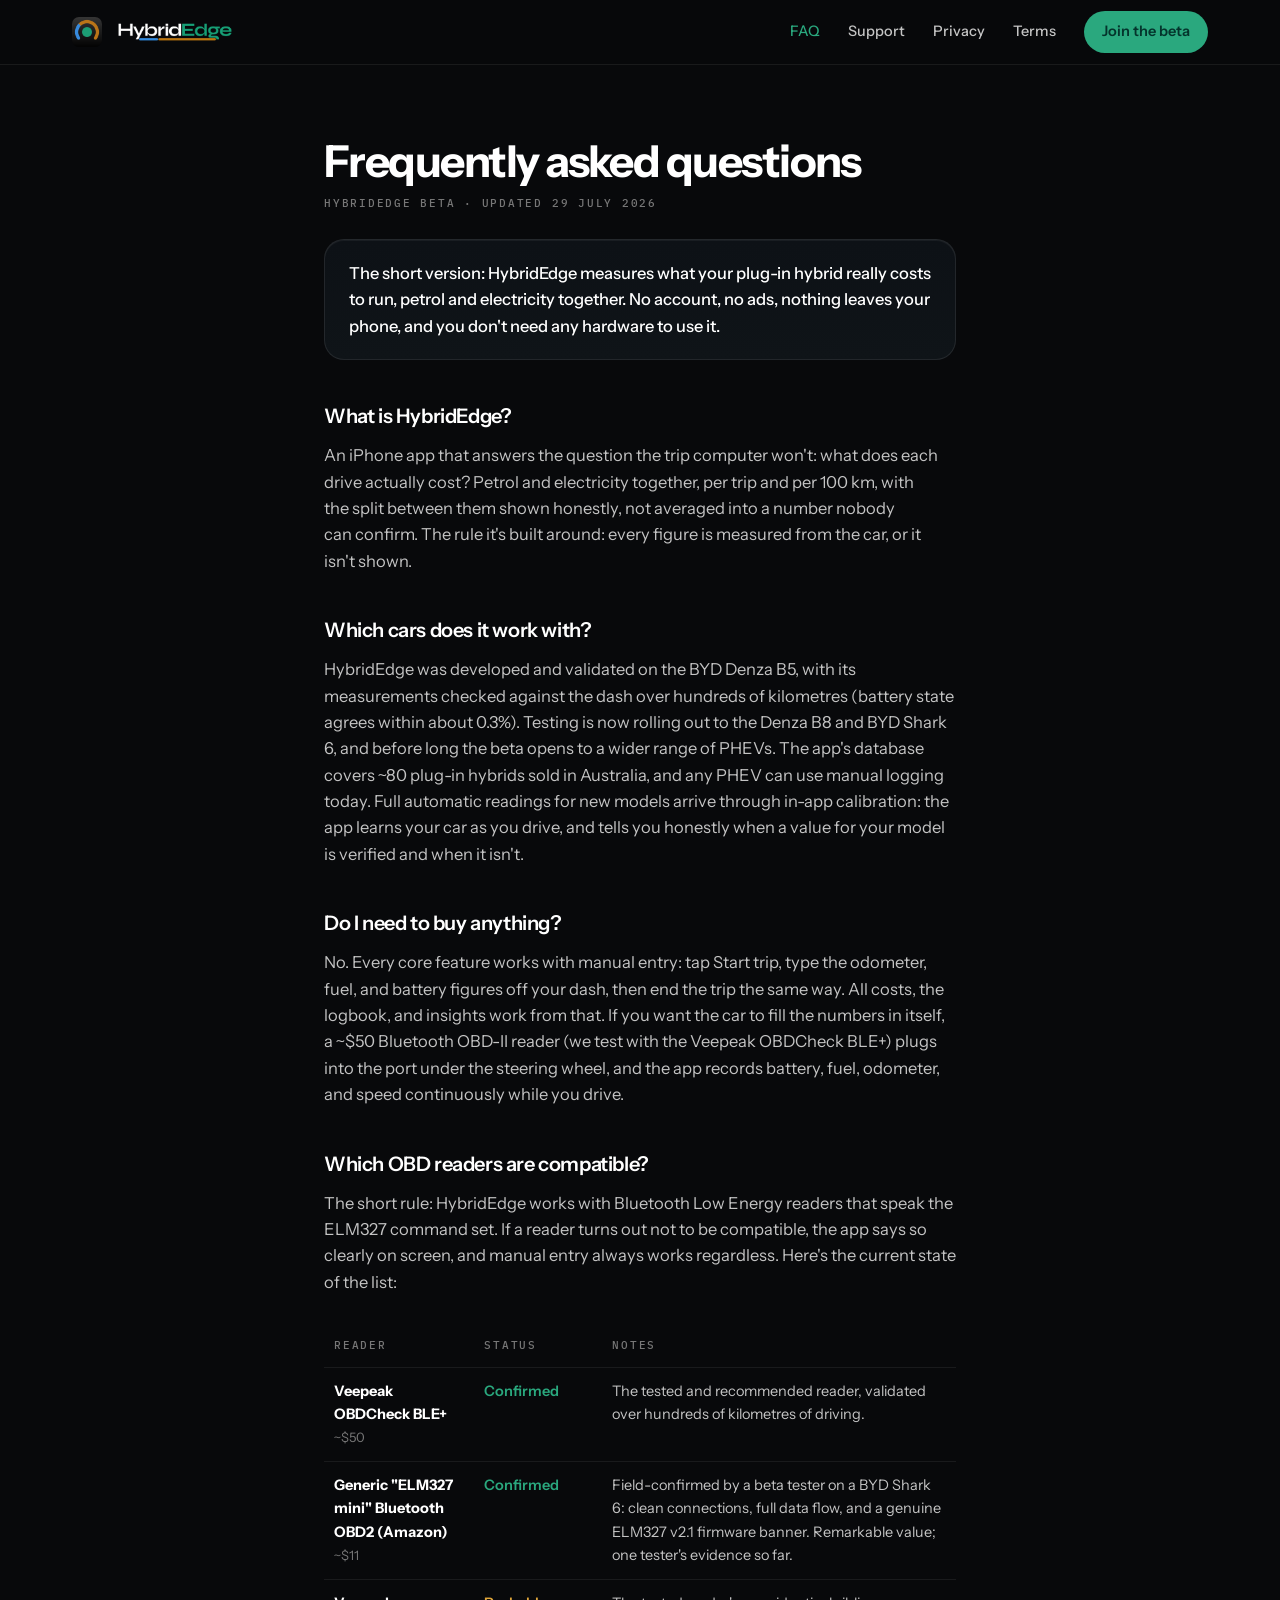
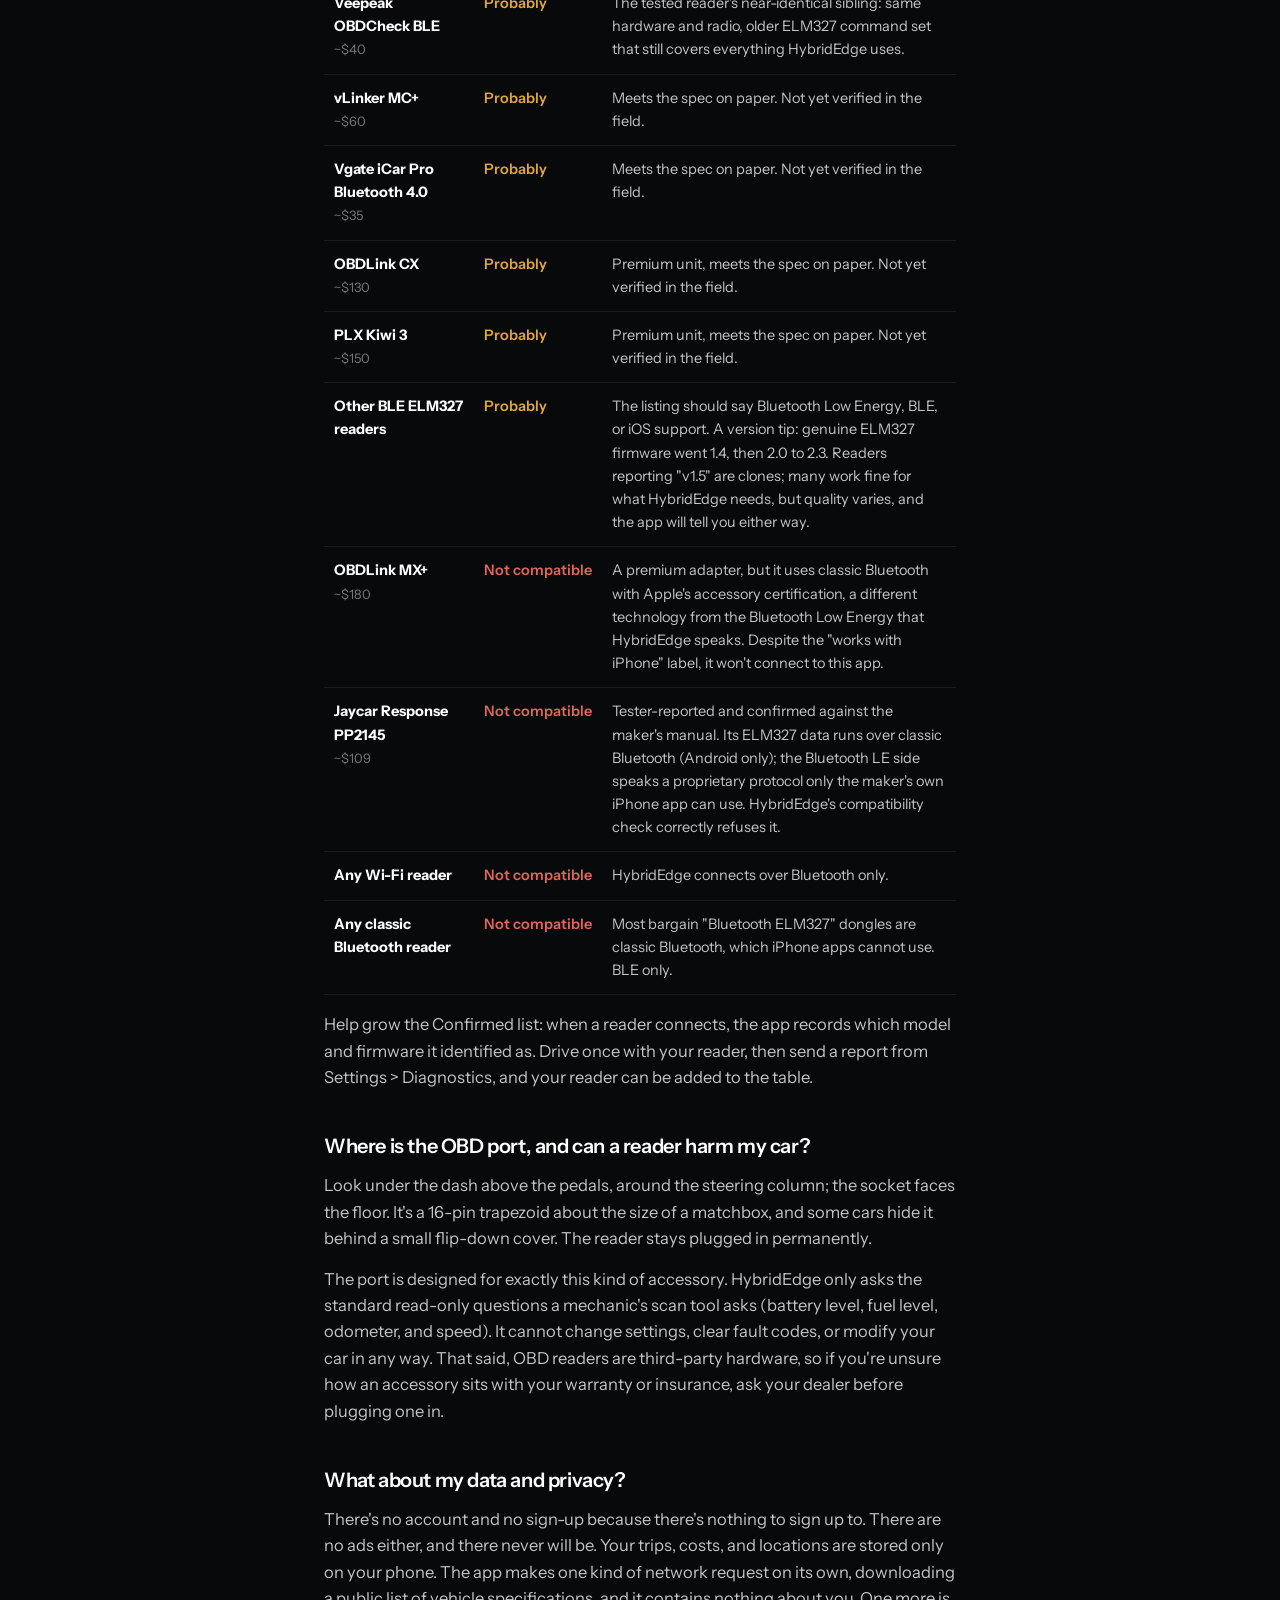
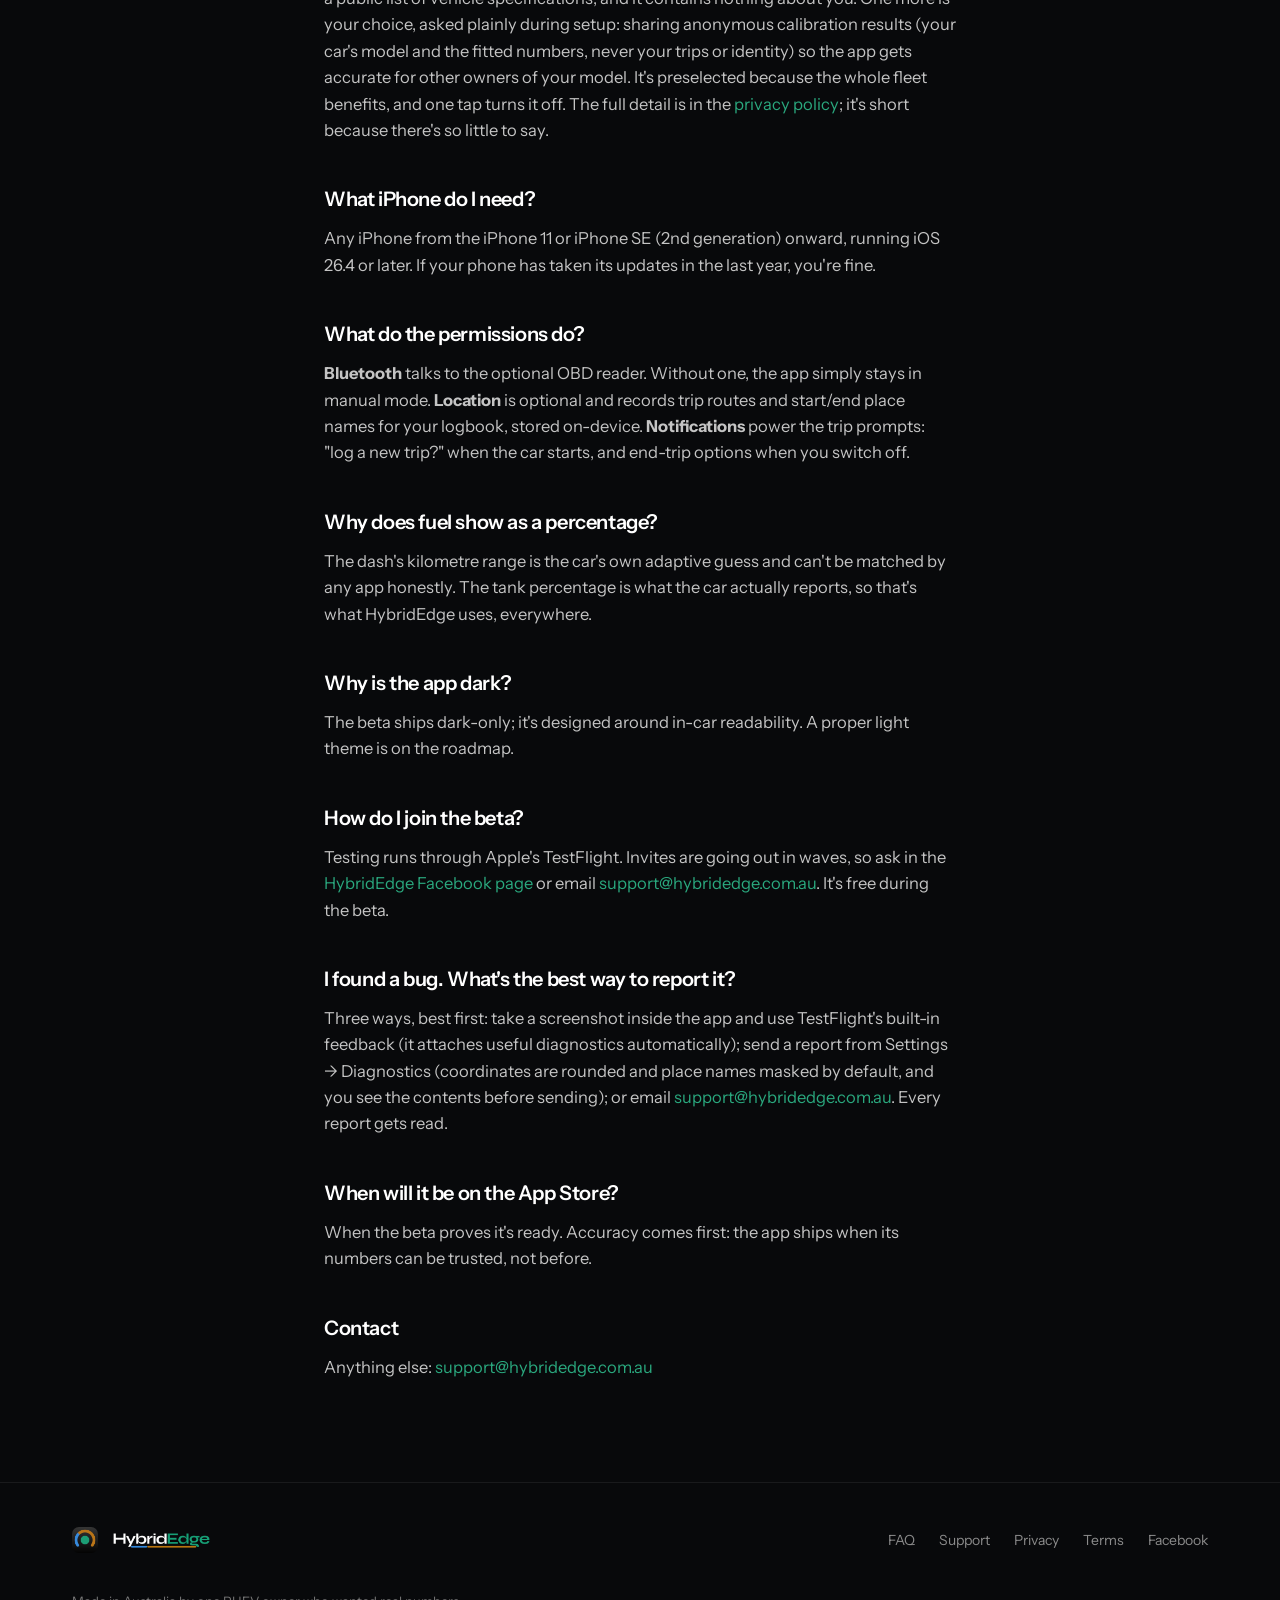
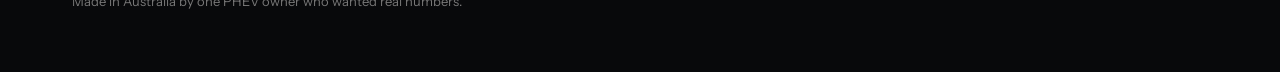
==== faq-v2.html @ 8deb73f6 "Subpages rebuilt on the v2 shell (FAQ, Support, Privacy, Terms) Shared assets/v2-shell.css matches t" ====
<!doctype html>
<html lang="en-AU">
<head>
<meta charset="utf-8">
<meta name="viewport" content="width=device-width, initial-scale=1">
<title>FAQ · HybridEdge</title>
<link rel="icon" type="image/png" href="images/v2/app-icon.png">
<link rel="preconnect" href="https://fonts.googleapis.com">
<link rel="preconnect" href="https://fonts.gstatic.com" crossorigin>
<link href="https://fonts.googleapis.com/css2?family=Instrument+Sans:wght@400;500;600;700&family=IBM+Plex+Mono:wght@500&display=swap" rel="stylesheet">
<link rel="stylesheet" href="assets/v2-shell.css">
</head>
<body>

<header class="site">
  <nav class="nav">
    <a class="brand" href="index.html" aria-label="HybridEdge home">
      <img class="icon" src="images/v2/app-icon.png" alt="">
      <img class="mark" src="images/v2/wordmark-dark.png" alt="HybridEdge">
    </a>
    <a class="link current" href="faq.html">FAQ</a>
    <a class="link" href="support.html">Support</a>
    <a class="link" href="privacy.html">Privacy</a>
    <a class="link" href="terms.html">Terms</a>
    <a class="pill" href="mailto:support@hybridedge.com.au?subject=HybridEdge%20beta">Join the beta</a>
  </nav>
</header>

<main class="measure">
<h1>Frequently asked questions</h1>
<p class="updated">HybridEdge beta · Updated 29 July 2026</p>

<div class="summary">
  The short version: HybridEdge measures what your plug-in hybrid really
  costs to run, petrol and electricity together. No account, no ads, nothing
  leaves your phone, and you don't need any hardware to use it.
</div>

<h2>What is HybridEdge?</h2>
<p>An iPhone app that answers the question the trip computer won't: what does
each drive actually cost? Petrol and electricity together, per trip and per
100&nbsp;km, with the split between them shown honestly, not averaged into a
number nobody can confirm. The rule it's built around: every figure is
measured from the car, or it isn't shown.</p>

<h2>Which cars does it work with?</h2>
<p>HybridEdge was developed and validated on the BYD Denza B5, with its
measurements checked against the dash over hundreds of kilometres (battery
state agrees within about 0.3%). Testing is now rolling out to the Denza B8
and BYD Shark 6, and before long the beta opens to a wider range of PHEVs.
The app's database covers ~80 plug-in hybrids sold in Australia, and any
PHEV can use manual logging today. Full automatic readings for new models
arrive through in-app calibration: the app learns your car as you drive,
and tells you honestly when a value for your model is verified and when it
isn't.</p>

<h2>Do I need to buy anything?</h2>
<p>No. Every core feature works with manual entry: tap Start trip, type the
odometer, fuel, and battery figures off your dash, then end the trip the same
way. All costs, the logbook, and insights work from that. If you want the car
to fill the numbers in itself, a ~$50 Bluetooth OBD-II reader (we test with
the Veepeak OBDCheck BLE+) plugs into the port under the steering wheel, and
the app records battery, fuel, odometer, and speed continuously while you
drive.</p>

<h2>Which OBD readers are compatible?</h2>
<p>The short rule: HybridEdge works with Bluetooth Low Energy readers that
speak the ELM327 command set. If a reader turns out not to be compatible,
the app says so clearly on screen, and manual entry always works regardless.
Here's the current state of the list:</p>

<div class="table-scroll"><table class="readers">
  <tr><th>Reader</th><th>Status</th><th>Notes</th></tr>
  <tr>
    <td><strong>Veepeak OBDCheck BLE+</strong><br><span class="price">~$50</span></td>
    <td class="status-yes">Confirmed</td>
    <td>The tested and recommended reader, validated over hundreds of
    kilometres of driving.</td>
  </tr>
  <tr>
    <td><strong>Generic "ELM327 mini" Bluetooth OBD2 (Amazon)</strong><br><span class="price">~$11</span></td>
    <td class="status-yes">Confirmed</td>
    <td>Field-confirmed by a beta tester on a BYD Shark 6: clean connections,
    full data flow, and a genuine ELM327 v2.1 firmware banner. Remarkable
    value; one tester's evidence so far.</td>
  </tr>
  <tr>
    <td><strong>Veepeak OBDCheck BLE</strong><br><span class="price">~$40</span></td>
    <td class="status-maybe">Probably</td>
    <td>The tested reader's near-identical sibling: same hardware and radio,
    older ELM327 command set that still covers everything HybridEdge uses.</td>
  </tr>
  <tr>
    <td><strong>vLinker MC+</strong><br><span class="price">~$60</span></td>
    <td class="status-maybe">Probably</td>
    <td>Meets the spec on paper. Not yet verified in the field.</td>
  </tr>
  <tr>
    <td><strong>Vgate iCar Pro Bluetooth&nbsp;4.0</strong><br><span class="price">~$35</span></td>
    <td class="status-maybe">Probably</td>
    <td>Meets the spec on paper. Not yet verified in the field.</td>
  </tr>
  <tr>
    <td><strong>OBDLink CX</strong><br><span class="price">~$130</span></td>
    <td class="status-maybe">Probably</td>
    <td>Premium unit, meets the spec on paper. Not yet verified in the
    field.</td>
  </tr>
  <tr>
    <td><strong>PLX Kiwi 3</strong><br><span class="price">~$150</span></td>
    <td class="status-maybe">Probably</td>
    <td>Premium unit, meets the spec on paper. Not yet verified in the
    field.</td>
  </tr>
  <tr>
    <td><strong>Other BLE ELM327 readers</strong></td>
    <td class="status-maybe">Probably</td>
    <td>The listing should say Bluetooth Low Energy, BLE, or iOS support.
    A version tip: genuine ELM327 firmware went 1.4, then 2.0 to 2.3.
    Readers reporting "v1.5" are clones; many work fine for what HybridEdge
    needs, but quality varies, and the app will tell you either way.</td>
  </tr>
  <tr>
    <td><strong>OBDLink MX+</strong><br><span class="price">~$180</span></td>
    <td class="status-no">Not compatible</td>
    <td>A premium adapter, but it uses classic Bluetooth with Apple's
    accessory certification, a different technology from the Bluetooth Low
    Energy that HybridEdge speaks. Despite the "works with iPhone" label,
    it won't connect to this app.</td>
  </tr>
  <tr>
    <td><strong>Jaycar Response PP2145</strong><br><span class="price">~$109</span></td>
    <td class="status-no">Not compatible</td>
    <td>Tester-reported and confirmed against the maker's manual. Its ELM327
    data runs over classic Bluetooth (Android only); the Bluetooth LE side
    speaks a proprietary protocol only the maker's own iPhone app can use.
    HybridEdge's compatibility check correctly refuses it.</td>
  </tr>
  <tr>
    <td><strong>Any Wi-Fi reader</strong></td>
    <td class="status-no">Not compatible</td>
    <td>HybridEdge connects over Bluetooth only.</td>
  </tr>
  <tr>
    <td><strong>Any classic Bluetooth reader</strong></td>
    <td class="status-no">Not compatible</td>
    <td>Most bargain "Bluetooth ELM327" dongles are classic Bluetooth,
    which iPhone apps cannot use. BLE only.</td>
  </tr>
</table></div>

<p>Help grow the Confirmed list: when a reader connects, the app records
which model and firmware it identified as. Drive once with your reader,
then send a report from Settings &gt; Diagnostics, and your reader can be
added to the table.</p>

<h2>Where is the OBD port, and can a reader harm my car?</h2>
<p>Look under the dash above the pedals, around the steering column; the
socket faces the floor. It's a 16-pin trapezoid about the size of a matchbox,
and some cars hide it behind a small flip-down cover. The reader stays
plugged in permanently.</p>
<p>The port is designed for exactly this kind of accessory. HybridEdge only
asks the standard read-only questions a mechanic's scan tool asks (battery
level, fuel level, odometer, and speed). It cannot change settings, clear
fault codes, or modify your car in any way. That said, OBD readers are
third-party hardware, so if you're unsure how an accessory sits with your
warranty or insurance, ask your dealer before plugging one in.</p>

<h2>What about my data and privacy?</h2>
<p>There's no account and no sign-up because there's nothing to sign up to.
There are no ads either, and there never will be. Your trips, costs, and
locations are stored only on your phone. The app makes
one kind of network request on its own, downloading a public list of vehicle
specifications, and it contains nothing about you. One more is your choice,
asked plainly during setup: sharing anonymous calibration results (your
car's model and the fitted numbers, never your trips or identity) so the
app gets accurate for other owners of your model. It's preselected
because the whole fleet benefits, and one tap turns it off. The full detail is in the
<a href="privacy.html">privacy policy</a>; it's short because there's so
little to say.</p>

<h2>What iPhone do I need?</h2>
<p>Any iPhone from the iPhone 11 or iPhone SE (2nd generation) onward,
running iOS 26.4 or later. If your phone has taken its updates in the
last year, you're fine.</p>

<h2>What do the permissions do?</h2>
<p><strong>Bluetooth</strong> talks to the optional OBD reader. Without one,
the app simply stays in manual mode. <strong>Location</strong> is optional and
records trip routes and start/end place names for your logbook, stored
on-device. <strong>Notifications</strong> power the trip prompts: "log a new
trip?" when the car starts, and end-trip options when you switch off.</p>

<h2>Why does fuel show as a percentage?</h2>
<p>The dash's kilometre range is the car's own adaptive guess and can't be
matched by any app honestly. The tank percentage is what the car actually
reports, so that's what HybridEdge uses, everywhere.</p>

<h2>Why is the app dark?</h2>
<p>The beta ships dark-only; it's designed around in-car readability. A
proper light theme is on the roadmap.</p>

<h2>How do I join the beta?</h2>
<p>Testing runs through Apple's TestFlight. Invites are going out in waves,
so ask in the <a href="https://www.facebook.com/HybridEdgeApp/">HybridEdge
Facebook page</a> or email
<a href="mailto:support@hybridedge.com.au">support@hybridedge.com.au</a>.
It's free during the beta.</p>

<h2>I found a bug. What's the best way to report it?</h2>
<p>Three ways, best first: take a screenshot inside the app and use
TestFlight's built-in feedback (it attaches useful diagnostics
automatically); send a report from Settings → Diagnostics (coordinates are
rounded and place names masked by default, and you see the contents before
sending); or email
<a href="mailto:support@hybridedge.com.au">support@hybridedge.com.au</a>.
Every report gets read.</p>

<h2>When will it be on the App Store?</h2>
<p>When the beta proves it's ready. Accuracy comes first: the app ships when
its numbers can be trusted, not before.</p>

<h2>Contact</h2>
<p>Anything else: <a href="mailto:support@hybridedge.com.au">support@hybridedge.com.au</a></p>
</main>

<footer class="site">
  <div class="foot">
    <a class="brand" href="index.html">
      <img class="icon" src="images/v2/app-icon.png" alt="" style="width:26px;height:26px">
      <img class="mark" src="images/v2/wordmark-dark.png" alt="HybridEdge" style="height:17px">
    </a>
    <a href="faq.html">FAQ</a>
    <a href="support.html">Support</a>
    <a href="privacy.html">Privacy</a>
    <a href="terms.html">Terms</a>
    <a href="https://www.facebook.com/HybridEdgeApp/">Facebook</a>
    <p class="prov">Made in Australia by one PHEV owner who wanted real numbers.</p>
  </div>
</footer>

</body>
</html>
---- assets/v2-shell.css ----
/* HybridEdge site shell v2 — shared by the subpages (FAQ, Support,
   Privacy, Terms). Matches the index-v2 homepage: same tokens, header,
   footer, and type scale. Long-form text sits in a single 680px measure
   per the website brief. */

:root {
  --bg: #08090B;
  --card: #0D1116;
  --card-2: #0F1418;
  --hairline: rgba(255,255,255,.07);
  --card-edge: rgba(255,255,255,.085);
  --text: #FFFFFF;
  --body-text: #C4C4C4;
  --dim: #8B8B8B;
  --faint: #777777;
  --electric: #4aa3f0;
  --petrol: #e0a63a;
  --green: #2aa87e;
  --alert: #e0655a;
  --sans: "Instrument Sans", -apple-system, system-ui, sans-serif;
  --mono: "IBM Plex Mono", ui-monospace, SFMono-Regular, Menlo, monospace;
}
* { margin: 0; padding: 0; box-sizing: border-box; }
body {
  background: var(--bg);
  color: var(--body-text);
  font-family: var(--sans);
  font-size: 16.5px;
  line-height: 1.6;
  -webkit-font-smoothing: antialiased;
}
h1, h2, h3, p, li, dt, dd { text-wrap: pretty; }
h1, h2, h3 { color: var(--text); }
a { color: var(--green); text-decoration: none; }
a:hover { text-decoration: underline; }
img { max-width: 100%; display: block; }

/* ---------- header (same as homepage) ---------- */
header.site {
  position: sticky; top: 0; z-index: 50;
  background: rgba(8,9,11,.86);
  border-bottom: 1px solid var(--hairline);
}
.nav {
  display: flex; align-items: center; gap: 28px;
  height: 64px; max-width: 1200px; margin: 0 auto; padding: 0 32px;
}
.brand { display: flex; align-items: center; gap: 10px; margin-right: auto; }
.brand img.icon { width: 30px; height: 30px; border-radius: 7px; }
.brand img.mark { height: 20px; width: auto; }
.nav a.link { color: var(--body-text); font-size: 14.5px; font-weight: 500; }
.nav a.link:hover { color: var(--text); text-decoration: none; }
.nav a.link.current { color: var(--green); }
.pill {
  background: var(--green); color: #04342C; font-weight: 600; font-size: 14.5px;
  padding: 9px 18px; border-radius: 999px;
}
.pill:hover { text-decoration: none; filter: brightness(1.08); }
@media (max-width: 720px) { .nav a.link { display: none } }

/* ---------- long-form article ---------- */
main.measure { max-width: 680px; margin: 0 auto; padding: 72px 24px 88px; }
main.measure h1 {
  font-size: clamp(32px, 5vw, 44px); font-weight: 700;
  letter-spacing: -.035em; line-height: 1.1; margin-bottom: 10px;
}
.updated {
  font-family: var(--mono); font-weight: 500; font-size: 11px;
  letter-spacing: .16em; text-transform: uppercase; color: var(--faint);
  margin-bottom: 26px;
}
main.measure h2 {
  font-size: 20px; font-weight: 600; letter-spacing: -.02em;
  margin: 40px 0 10px;
}
main.measure p { margin-bottom: 14px; }
main.measure dt { font-weight: 600; color: var(--text); margin-top: 22px; }
main.measure dd { margin: 4px 0 0 0; }

.summary {
  background: linear-gradient(180deg, var(--card), var(--card-2));
  border: 1px solid var(--card-edge); border-radius: 20px;
  padding: 20px 24px; margin: 26px 0;
  color: var(--text); font-weight: 500;
  box-shadow: inset 0 1px 0 rgba(255,255,255,.05);
}

/* ---------- reader table (FAQ) ---------- */
table.readers { width: 100%; border-collapse: collapse; font-size: 14.5px; margin: 16px 0; }
table.readers th {
  font-family: var(--mono); font-weight: 500; font-size: 11px;
  letter-spacing: .16em; text-transform: uppercase; color: var(--faint);
}
table.readers th, table.readers td {
  text-align: left; padding: 12px 10px; vertical-align: top;
  border-bottom: 1px solid var(--hairline);
}
table.readers strong { color: var(--text); }
.status-yes   { color: var(--green); font-weight: 600; white-space: nowrap; }
.status-maybe { color: var(--petrol); font-weight: 600; white-space: nowrap; }
.status-no    { color: var(--alert); font-weight: 600; white-space: nowrap; }
.price { font-size: 13px; color: var(--faint); }
.table-scroll { overflow-x: auto; }

/* ---------- footer (same as homepage) ---------- */
footer.site { border-top: 1px solid var(--hairline); padding: 44px 0 60px; }
.foot {
  display: flex; align-items: center; gap: 24px; flex-wrap: wrap;
  max-width: 1200px; margin: 0 auto; padding: 0 32px;
}
.foot .brand { margin-right: auto; }
.foot a { color: var(--dim); font-size: 14px; }
.foot .prov { width: 100%; margin-top: 14px; color: var(--faint); font-size: 13px; }

/* Support page callout — same surface as .summary */
.card {
  background: linear-gradient(180deg, var(--card), var(--card-2));
  border: 1px solid var(--card-edge); border-radius: 20px;
  padding: 20px 24px; margin: 26px 0;
  box-shadow: inset 0 1px 0 rgba(255,255,255,.05);
}
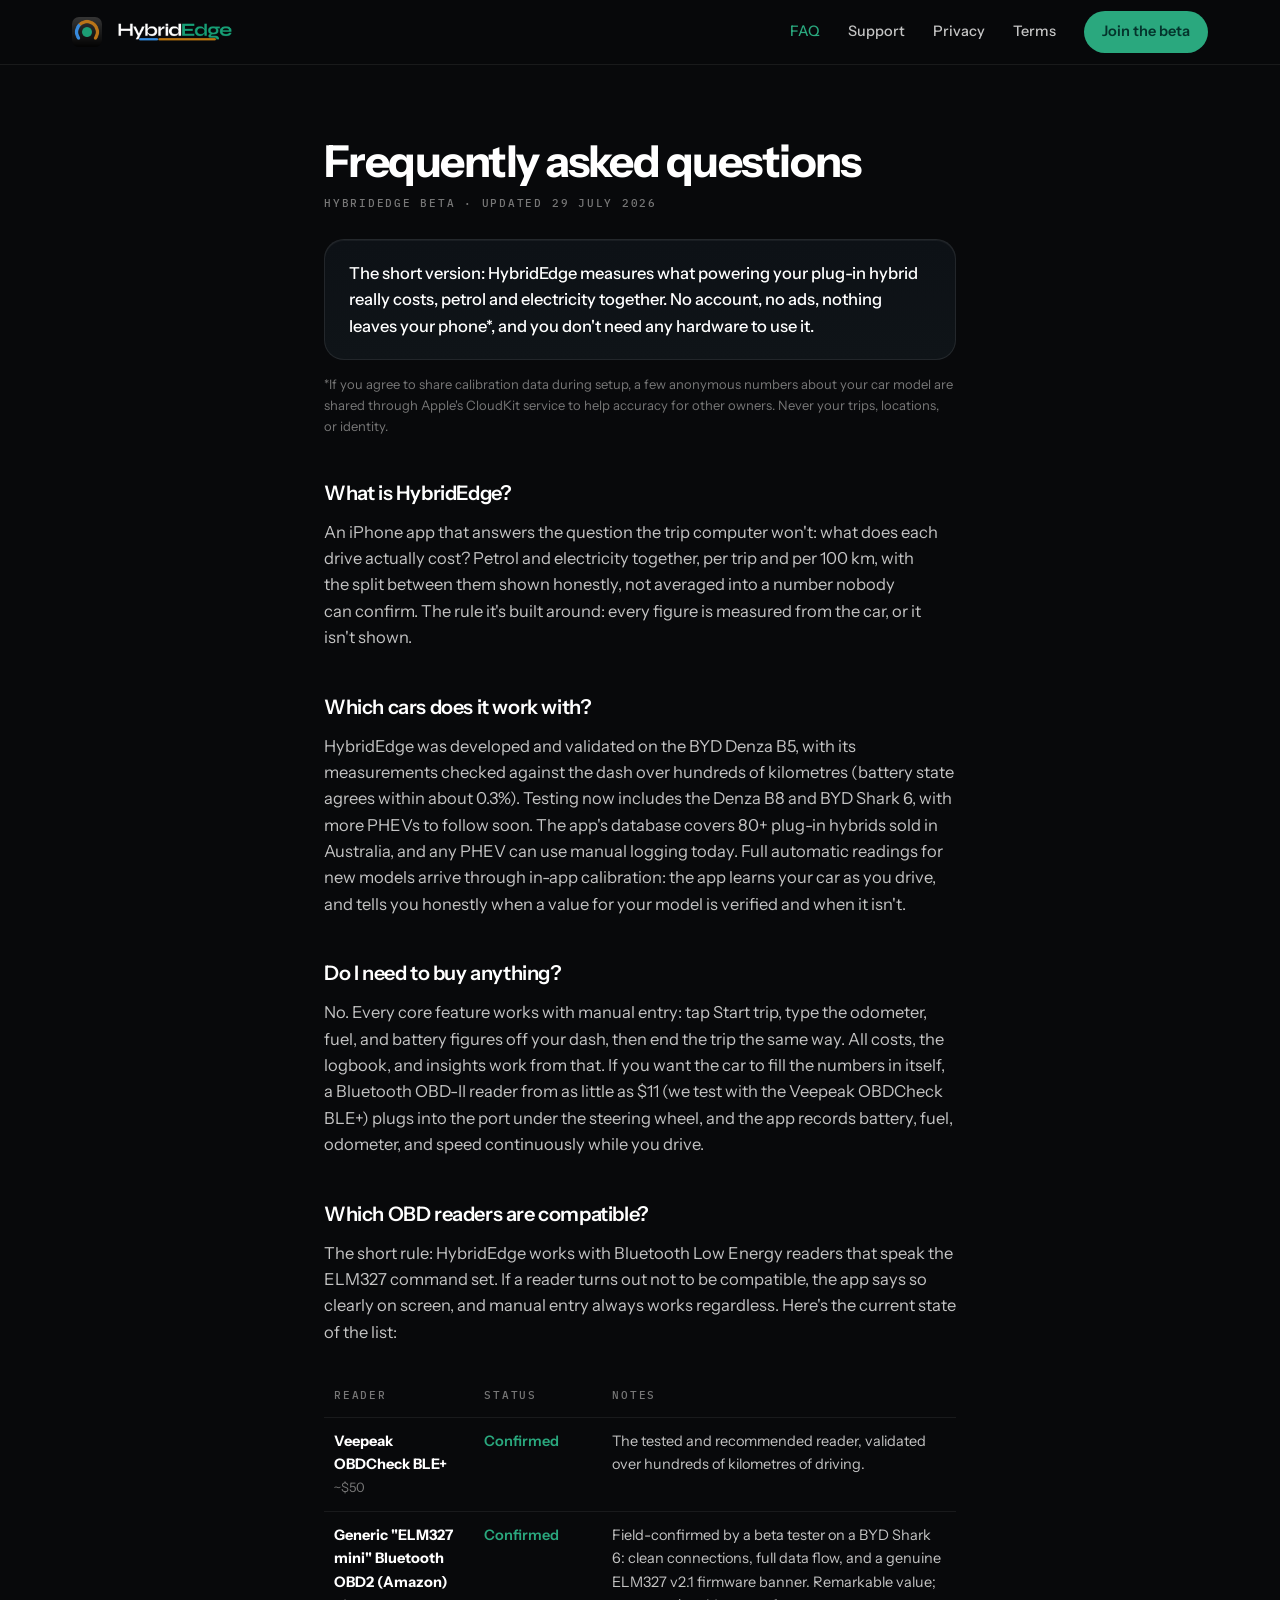
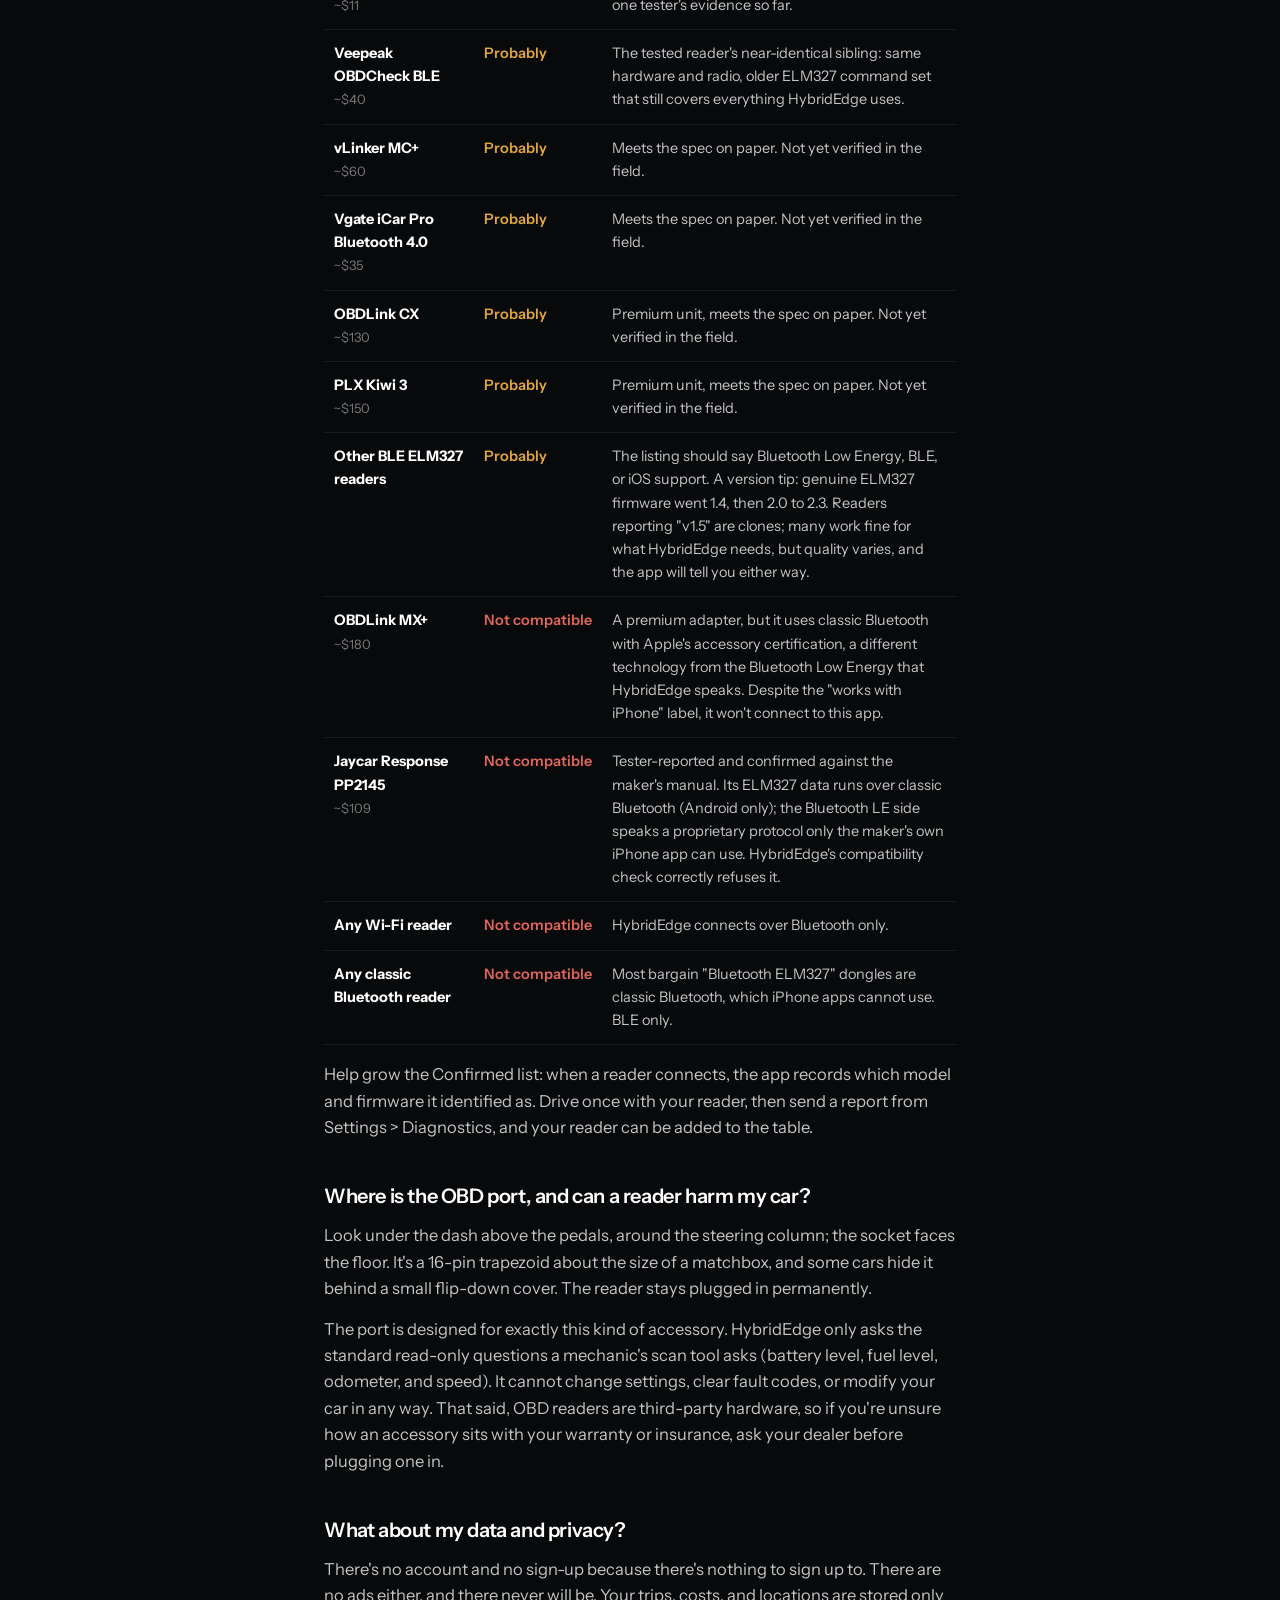
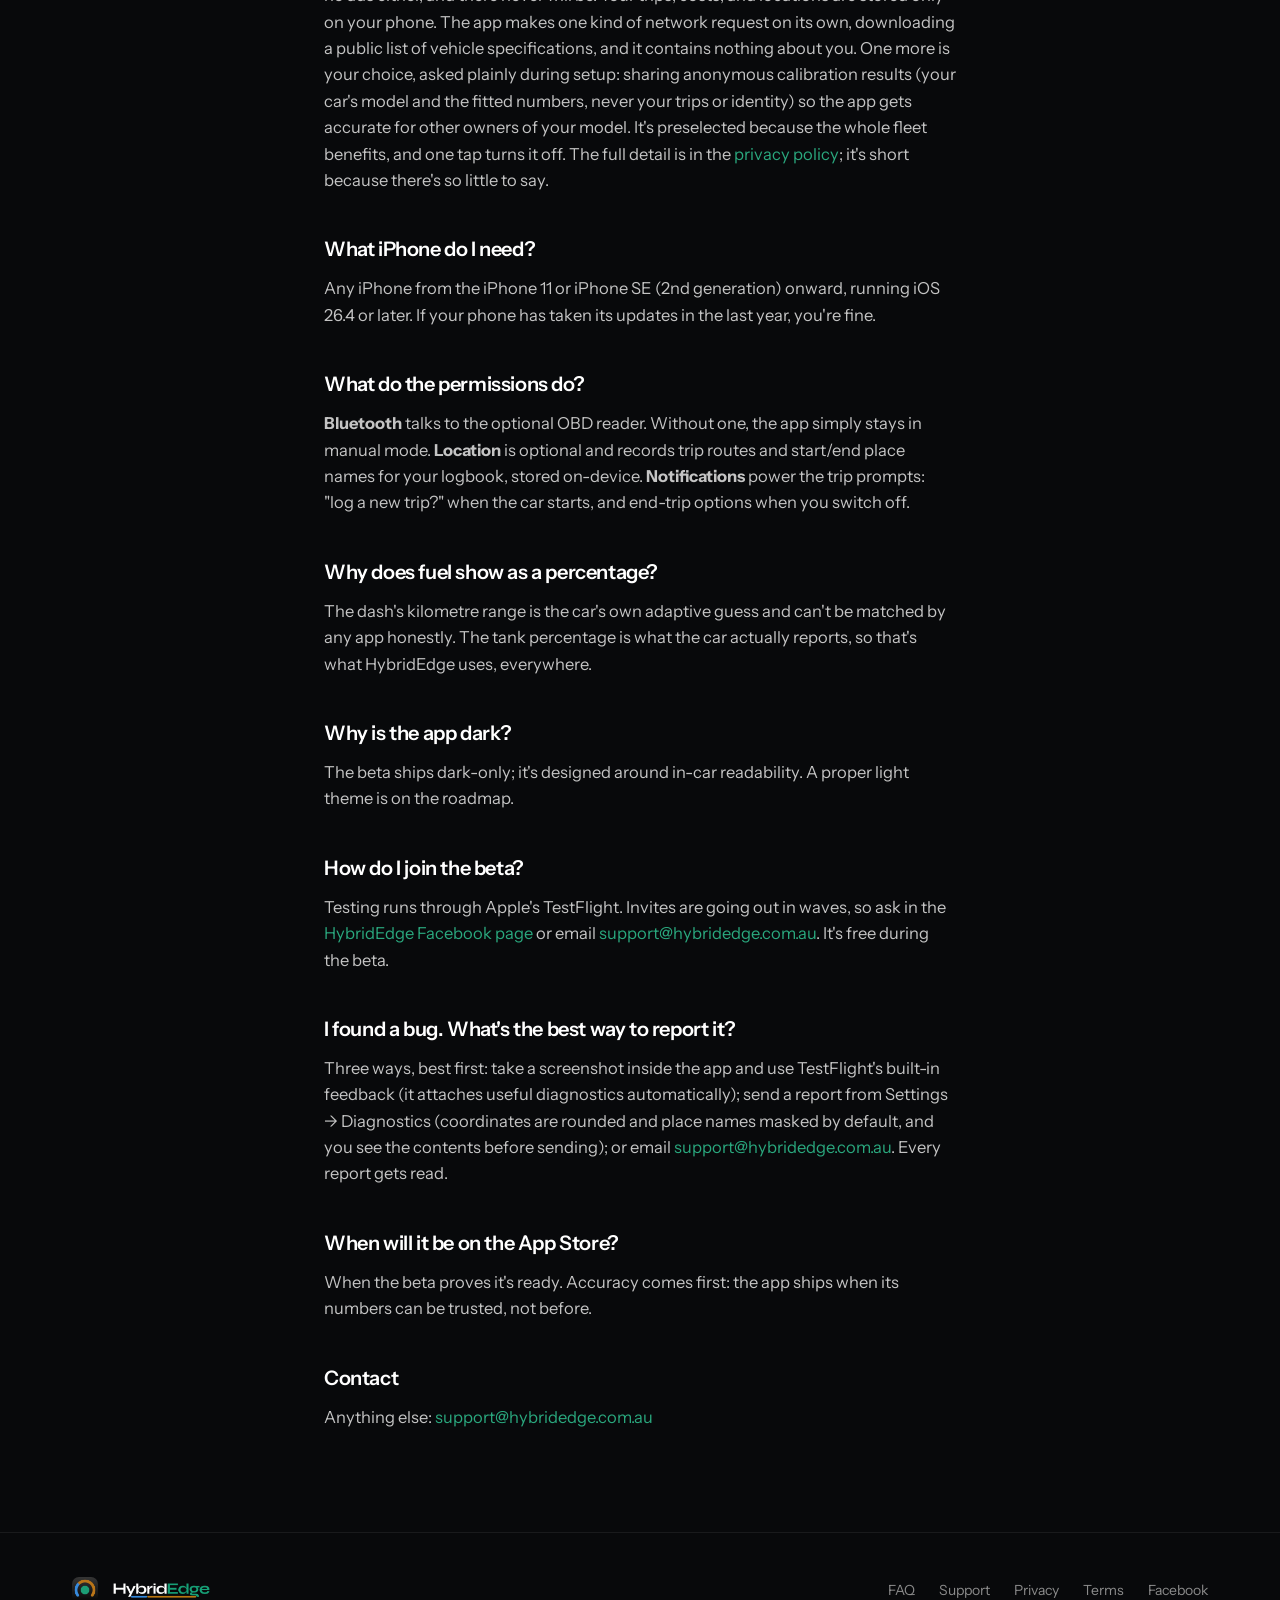
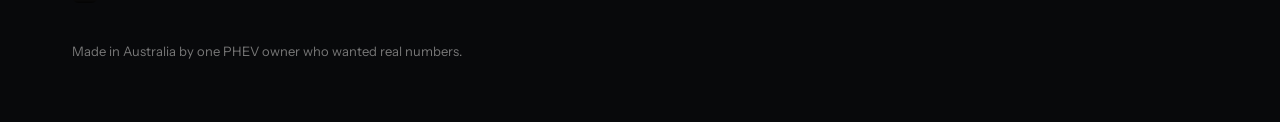
==== commit 0e353707: "Apply the developer's FAQ deck edits, with a calibration disclaimer footnote Summary box reworded an" ====
--- a/faq-v2.html
+++ b/faq-v2.html
@@ -8,7 +8,7 @@
 <link rel="preconnect" href="https://fonts.googleapis.com">
 <link rel="preconnect" href="https://fonts.gstatic.com" crossorigin>
 <link href="https://fonts.googleapis.com/css2?family=Instrument+Sans:wght@400;500;600;700&family=IBM+Plex+Mono:wght@500&display=swap" rel="stylesheet">
-<link rel="stylesheet" href="assets/v2-shell.css">
+<link rel="stylesheet" href="assets/v2-shell.css?v=2">
 </head>
 <body>
 
@@ -31,10 +31,14 @@
 <p class="updated">HybridEdge beta · Updated 29 July 2026</p>
 
 <div class="summary">
-  The short version: HybridEdge measures what your plug-in hybrid really
-  costs to run, petrol and electricity together. No account, no ads, nothing
-  leaves your phone, and you don't need any hardware to use it.
+  The short version: HybridEdge measures what powering your plug-in hybrid
+  really costs, petrol and electricity together. No account, no ads, nothing
+  leaves your phone*, and you don't need any hardware to use it.
 </div>
+<p class="fn">*If you agree to share calibration data during setup, a few
+anonymous numbers about your car model are shared through Apple's CloudKit
+service to help accuracy for other owners. Never your trips, locations, or
+identity.</p>
 
 <h2>What is HybridEdge?</h2>
 <p>An iPhone app that answers the question the trip computer won't: what does
@@ -46,9 +50,9 @@
 <h2>Which cars does it work with?</h2>
 <p>HybridEdge was developed and validated on the BYD Denza B5, with its
 measurements checked against the dash over hundreds of kilometres (battery
-state agrees within about 0.3%). Testing is now rolling out to the Denza B8
-and BYD Shark 6, and before long the beta opens to a wider range of PHEVs.
-The app's database covers ~80 plug-in hybrids sold in Australia, and any
+state agrees within about 0.3%). Testing now includes the Denza B8 and BYD
+Shark 6, with more PHEVs to follow soon.
+The app's database covers 80+ plug-in hybrids sold in Australia, and any
 PHEV can use manual logging today. Full automatic readings for new models
 arrive through in-app calibration: the app learns your car as you drive,
 and tells you honestly when a value for your model is verified and when it
@@ -58,8 +62,9 @@
 <p>No. Every core feature works with manual entry: tap Start trip, type the
 odometer, fuel, and battery figures off your dash, then end the trip the same
 way. All costs, the logbook, and insights work from that. If you want the car
-to fill the numbers in itself, a ~$50 Bluetooth OBD-II reader (we test with
-the Veepeak OBDCheck BLE+) plugs into the port under the steering wheel, and
+to fill the numbers in itself, a Bluetooth OBD-II reader from as little as
+$11 (we test with the Veepeak OBDCheck BLE+) plugs into the port under the
+steering wheel, and
 the app records battery, fuel, odometer, and speed continuously while you
 drive.</p>
 
--- a/assets/v2-shell.css
+++ b/assets/v2-shell.css
@@ -84,6 +84,9 @@
   color: var(--text); font-weight: 500;
   box-shadow: inset 0 1px 0 rgba(255,255,255,.05);
 }
+main.measure .fn {
+  margin: -12px 0 30px; font-size: 13px; font-weight: 400; color: var(--faint);
+}
 
 /* ---------- reader table (FAQ) ---------- */
 table.readers { width: 100%; border-collapse: collapse; font-size: 14.5px; margin: 16px 0; }
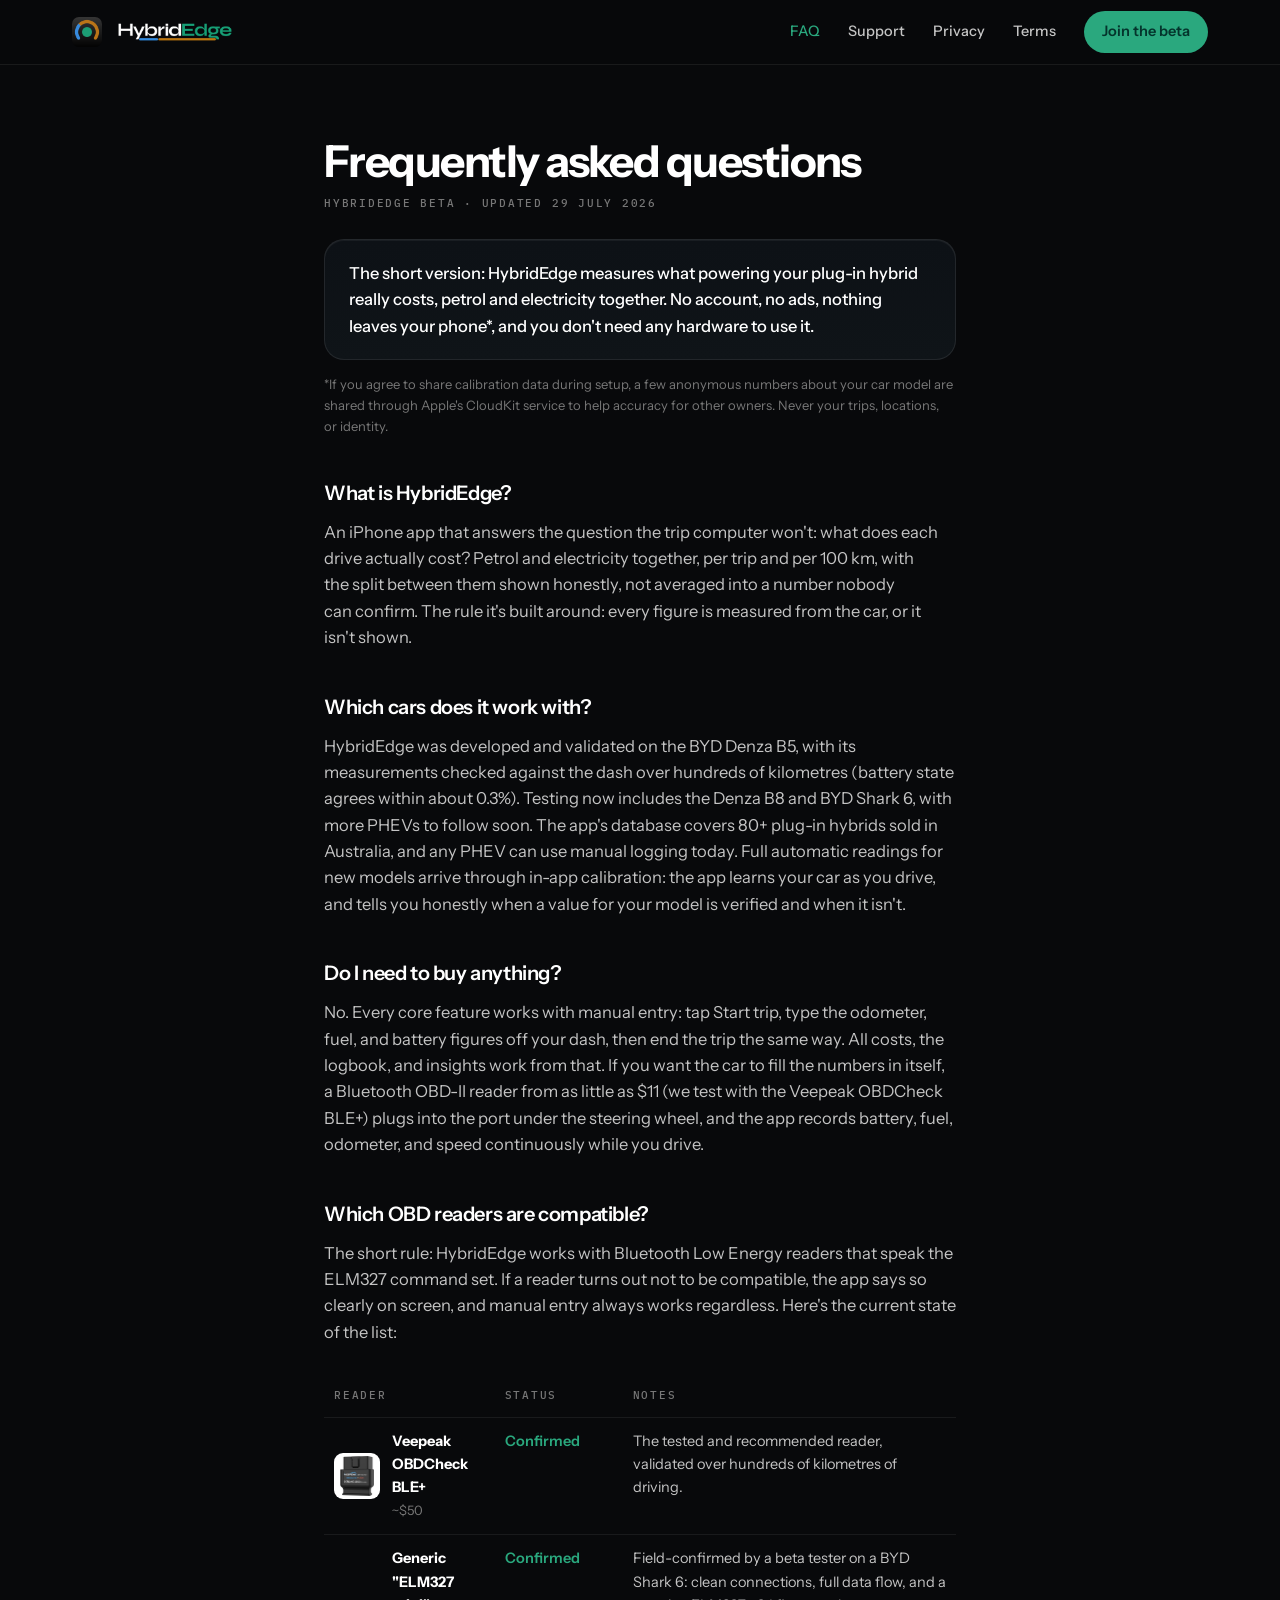
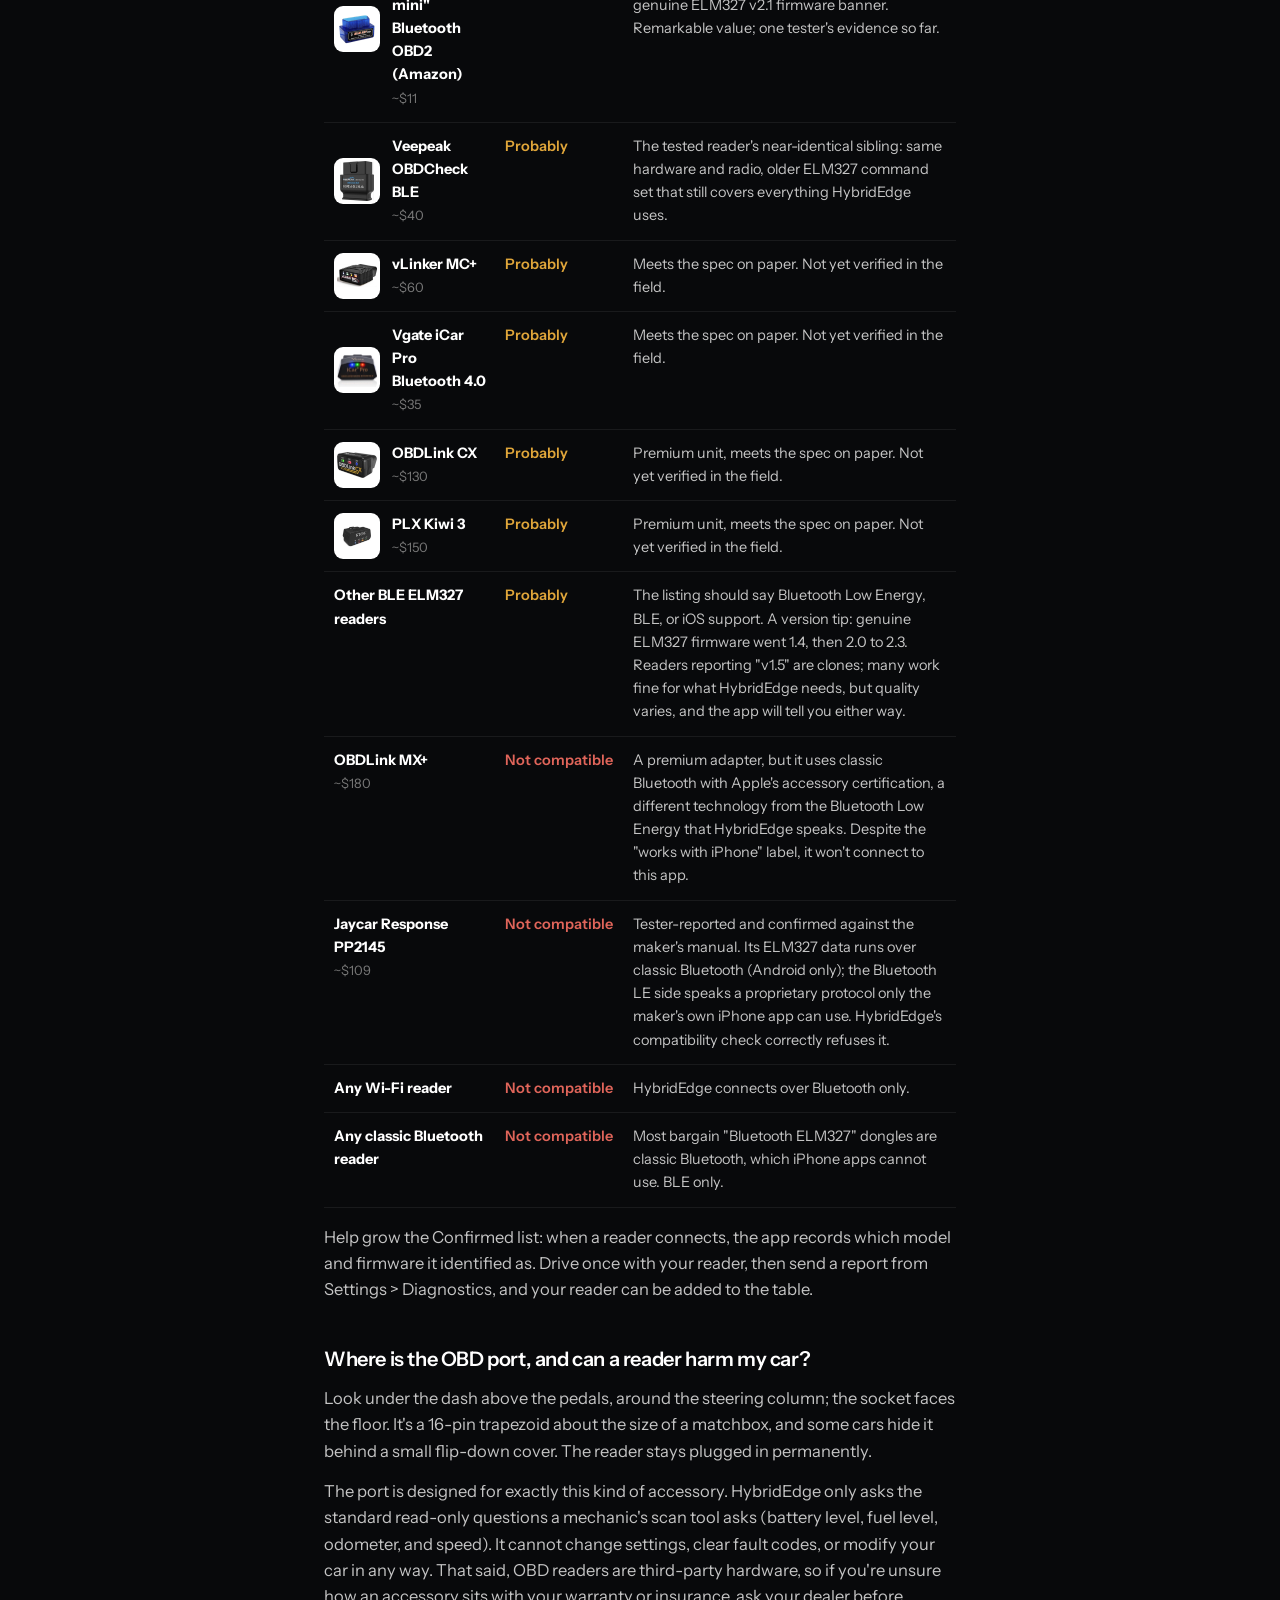
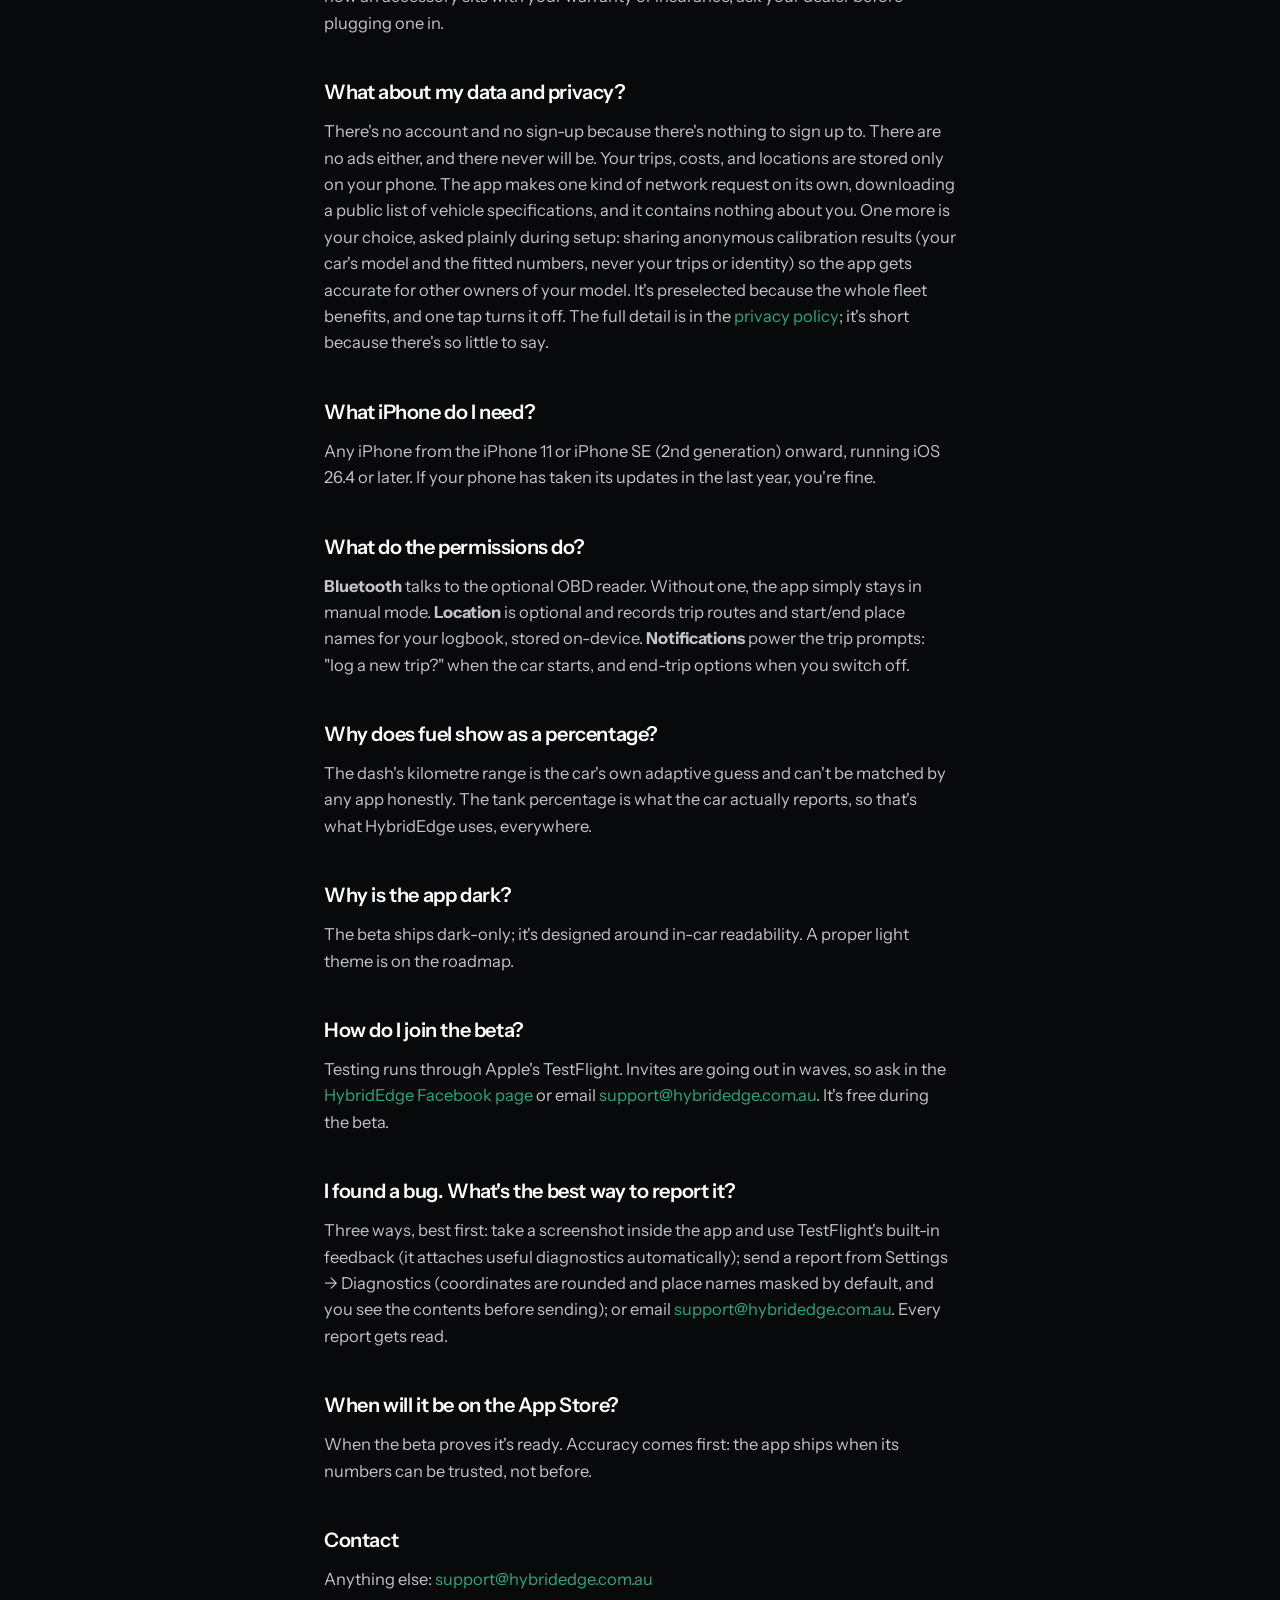
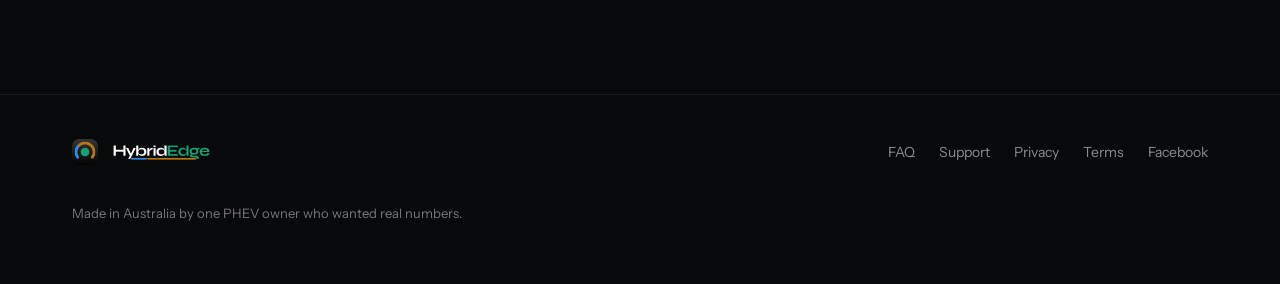
==== commit b0bb724a: "Reader photos in the FAQ adapter table the developer's product shots from Docs/Graphics/OBD pics, re" ====
--- a/faq-v2.html
+++ b/faq-v2.html
@@ -8,7 +8,7 @@
 <link rel="preconnect" href="https://fonts.googleapis.com">
 <link rel="preconnect" href="https://fonts.gstatic.com" crossorigin>
 <link href="https://fonts.googleapis.com/css2?family=Instrument+Sans:wght@400;500;600;700&family=IBM+Plex+Mono:wght@500&display=swap" rel="stylesheet">
-<link rel="stylesheet" href="assets/v2-shell.css?v=2">
+<link rel="stylesheet" href="assets/v2-shell.css?v=3">
 </head>
 <body>
 
@@ -77,42 +77,42 @@
 <div class="table-scroll"><table class="readers">
   <tr><th>Reader</th><th>Status</th><th>Notes</th></tr>
   <tr>
-    <td><strong>Veepeak OBDCheck BLE+</strong><br><span class="price">~$50</span></td>
+    <td><div class="rcell"><img class="rpic" src="images/v2/readers/veepeak-ble-plus.jpg" alt=""><div><strong>Veepeak OBDCheck BLE+</strong><br><span class="price">~$50</span></div></div></td>
     <td class="status-yes">Confirmed</td>
     <td>The tested and recommended reader, validated over hundreds of
     kilometres of driving.</td>
   </tr>
   <tr>
-    <td><strong>Generic "ELM327 mini" Bluetooth OBD2 (Amazon)</strong><br><span class="price">~$11</span></td>
+    <td><div class="rcell"><img class="rpic" src="images/v2/readers/elm327-mini.png" alt=""><div><strong>Generic "ELM327 mini" Bluetooth OBD2 (Amazon)</strong><br><span class="price">~$11</span></div></div></td>
     <td class="status-yes">Confirmed</td>
     <td>Field-confirmed by a beta tester on a BYD Shark 6: clean connections,
     full data flow, and a genuine ELM327 v2.1 firmware banner. Remarkable
     value; one tester's evidence so far.</td>
   </tr>
   <tr>
-    <td><strong>Veepeak OBDCheck BLE</strong><br><span class="price">~$40</span></td>
+    <td><div class="rcell"><img class="rpic" src="images/v2/readers/veepeak-ble.jpg" alt=""><div><strong>Veepeak OBDCheck BLE</strong><br><span class="price">~$40</span></div></div></td>
     <td class="status-maybe">Probably</td>
     <td>The tested reader's near-identical sibling: same hardware and radio,
     older ELM327 command set that still covers everything HybridEdge uses.</td>
   </tr>
   <tr>
-    <td><strong>vLinker MC+</strong><br><span class="price">~$60</span></td>
+    <td><div class="rcell"><img class="rpic" src="images/v2/readers/vlinker-mc-plus.jpg" alt=""><div><strong>vLinker MC+</strong><br><span class="price">~$60</span></div></div></td>
     <td class="status-maybe">Probably</td>
     <td>Meets the spec on paper. Not yet verified in the field.</td>
   </tr>
   <tr>
-    <td><strong>Vgate iCar Pro Bluetooth&nbsp;4.0</strong><br><span class="price">~$35</span></td>
+    <td><div class="rcell"><img class="rpic" src="images/v2/readers/vgate-icar-pro.jpg" alt=""><div><strong>Vgate iCar Pro Bluetooth&nbsp;4.0</strong><br><span class="price">~$35</span></div></div></td>
     <td class="status-maybe">Probably</td>
     <td>Meets the spec on paper. Not yet verified in the field.</td>
   </tr>
   <tr>
-    <td><strong>OBDLink CX</strong><br><span class="price">~$130</span></td>
+    <td><div class="rcell"><img class="rpic" src="images/v2/readers/obdlink-cx.jpg" alt=""><div><strong>OBDLink CX</strong><br><span class="price">~$130</span></div></div></td>
     <td class="status-maybe">Probably</td>
     <td>Premium unit, meets the spec on paper. Not yet verified in the
     field.</td>
   </tr>
   <tr>
-    <td><strong>PLX Kiwi 3</strong><br><span class="price">~$150</span></td>
+    <td><div class="rcell"><img class="rpic" src="images/v2/readers/plx-kiwi3.jpg" alt=""><div><strong>PLX Kiwi 3</strong><br><span class="price">~$150</span></div></div></td>
     <td class="status-maybe">Probably</td>
     <td>Premium unit, meets the spec on paper. Not yet verified in the
     field.</td>
--- a/assets/v2-shell.css
+++ b/assets/v2-shell.css
@@ -103,6 +103,11 @@
 .status-maybe { color: var(--petrol); font-weight: 600; white-space: nowrap; }
 .status-no    { color: var(--alert); font-weight: 600; white-space: nowrap; }
 .price { font-size: 13px; color: var(--faint); }
+.readers .rcell { display: flex; align-items: center; gap: 12px; }
+.readers .rpic {
+  width: 46px; height: 46px; flex: 0 0 46px; object-fit: contain;
+  background: #fff; border-radius: 9px; padding: 3px; box-sizing: border-box;
+}
 .table-scroll { overflow-x: auto; }
 
 /* ---------- footer (same as homepage) ---------- */
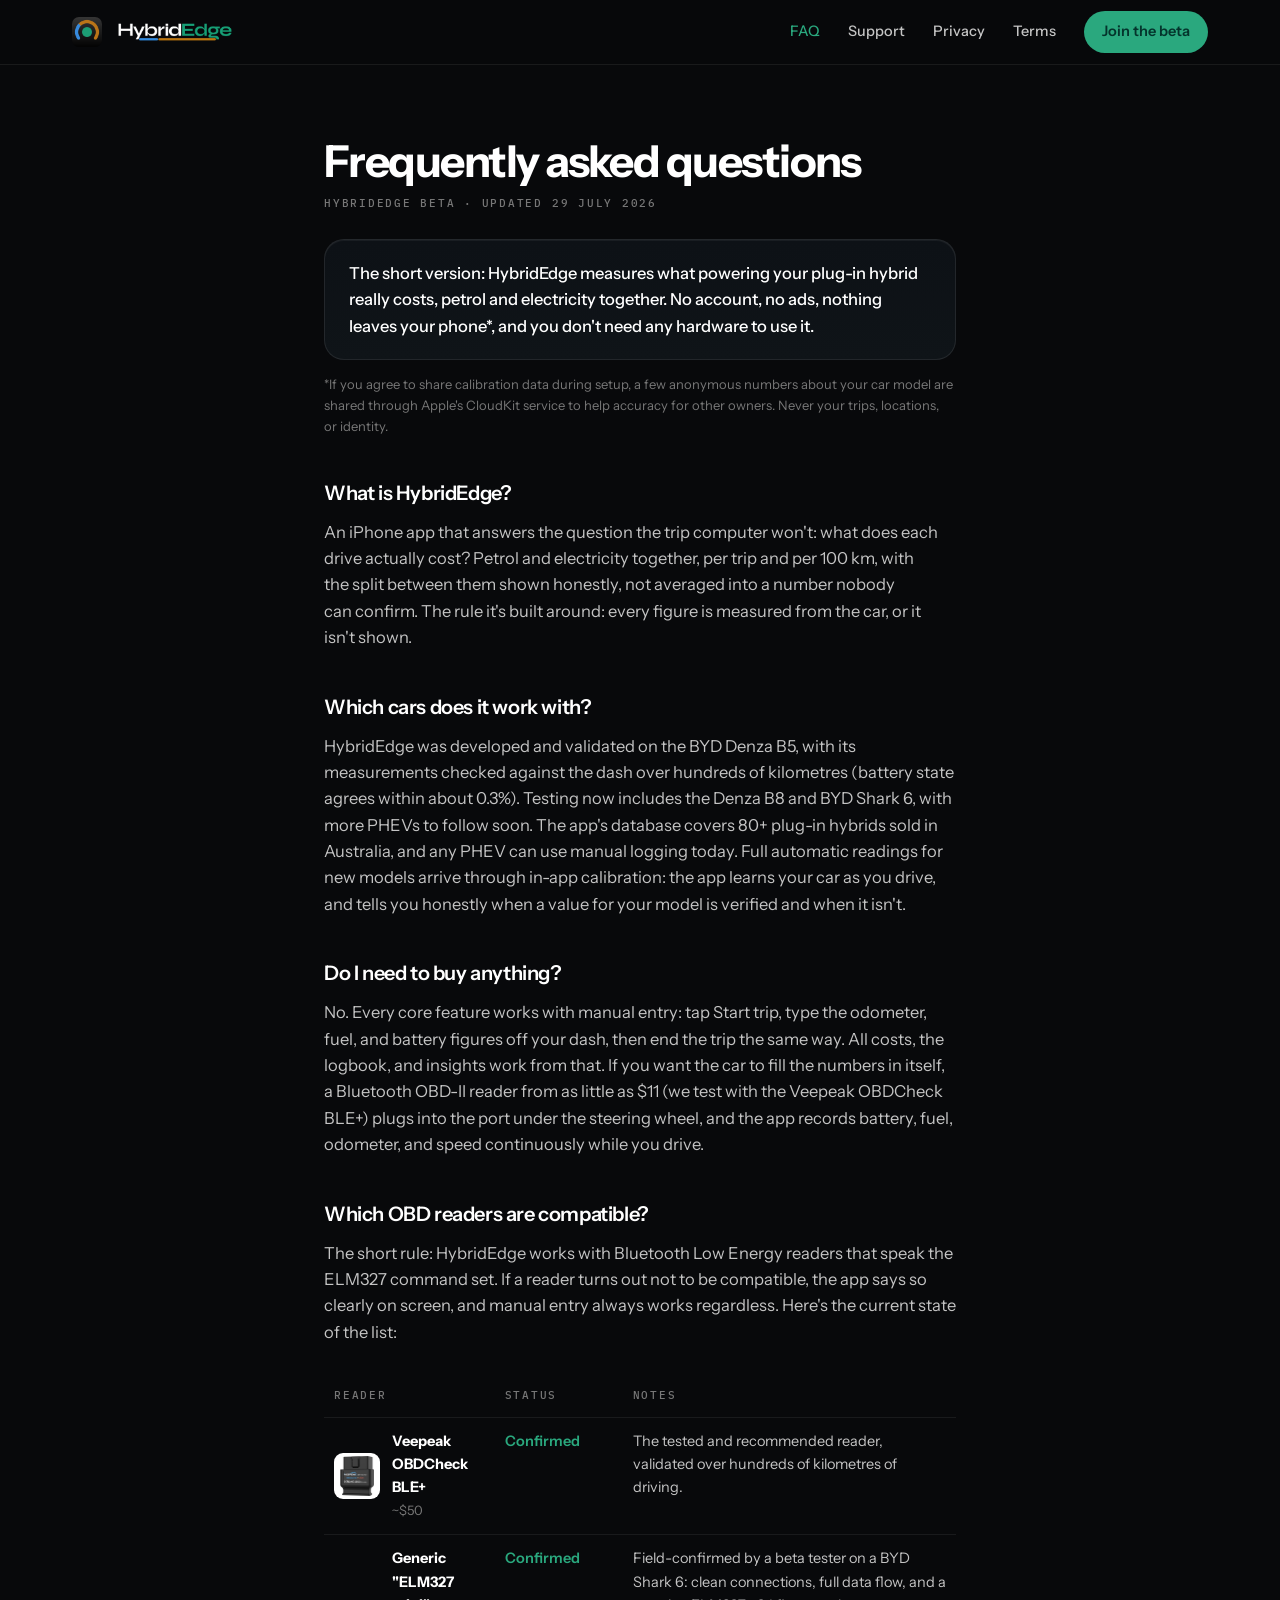
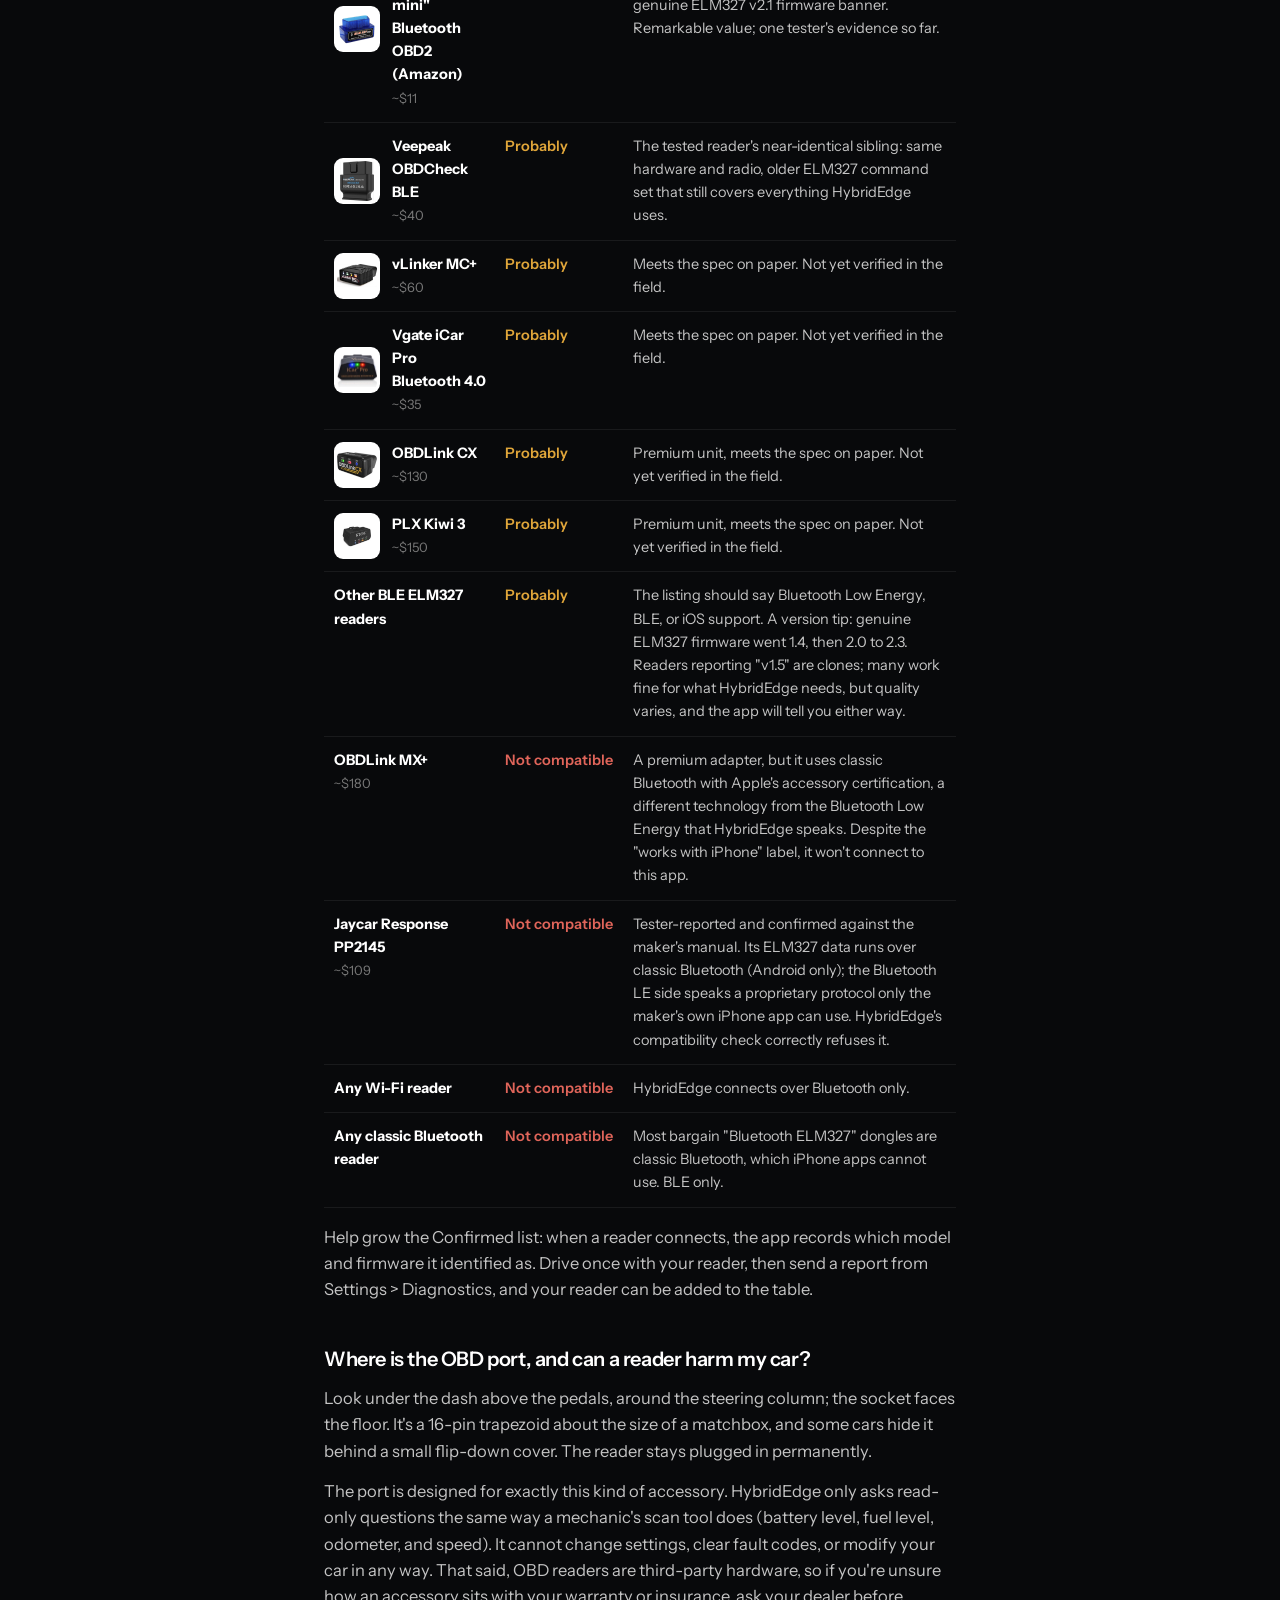
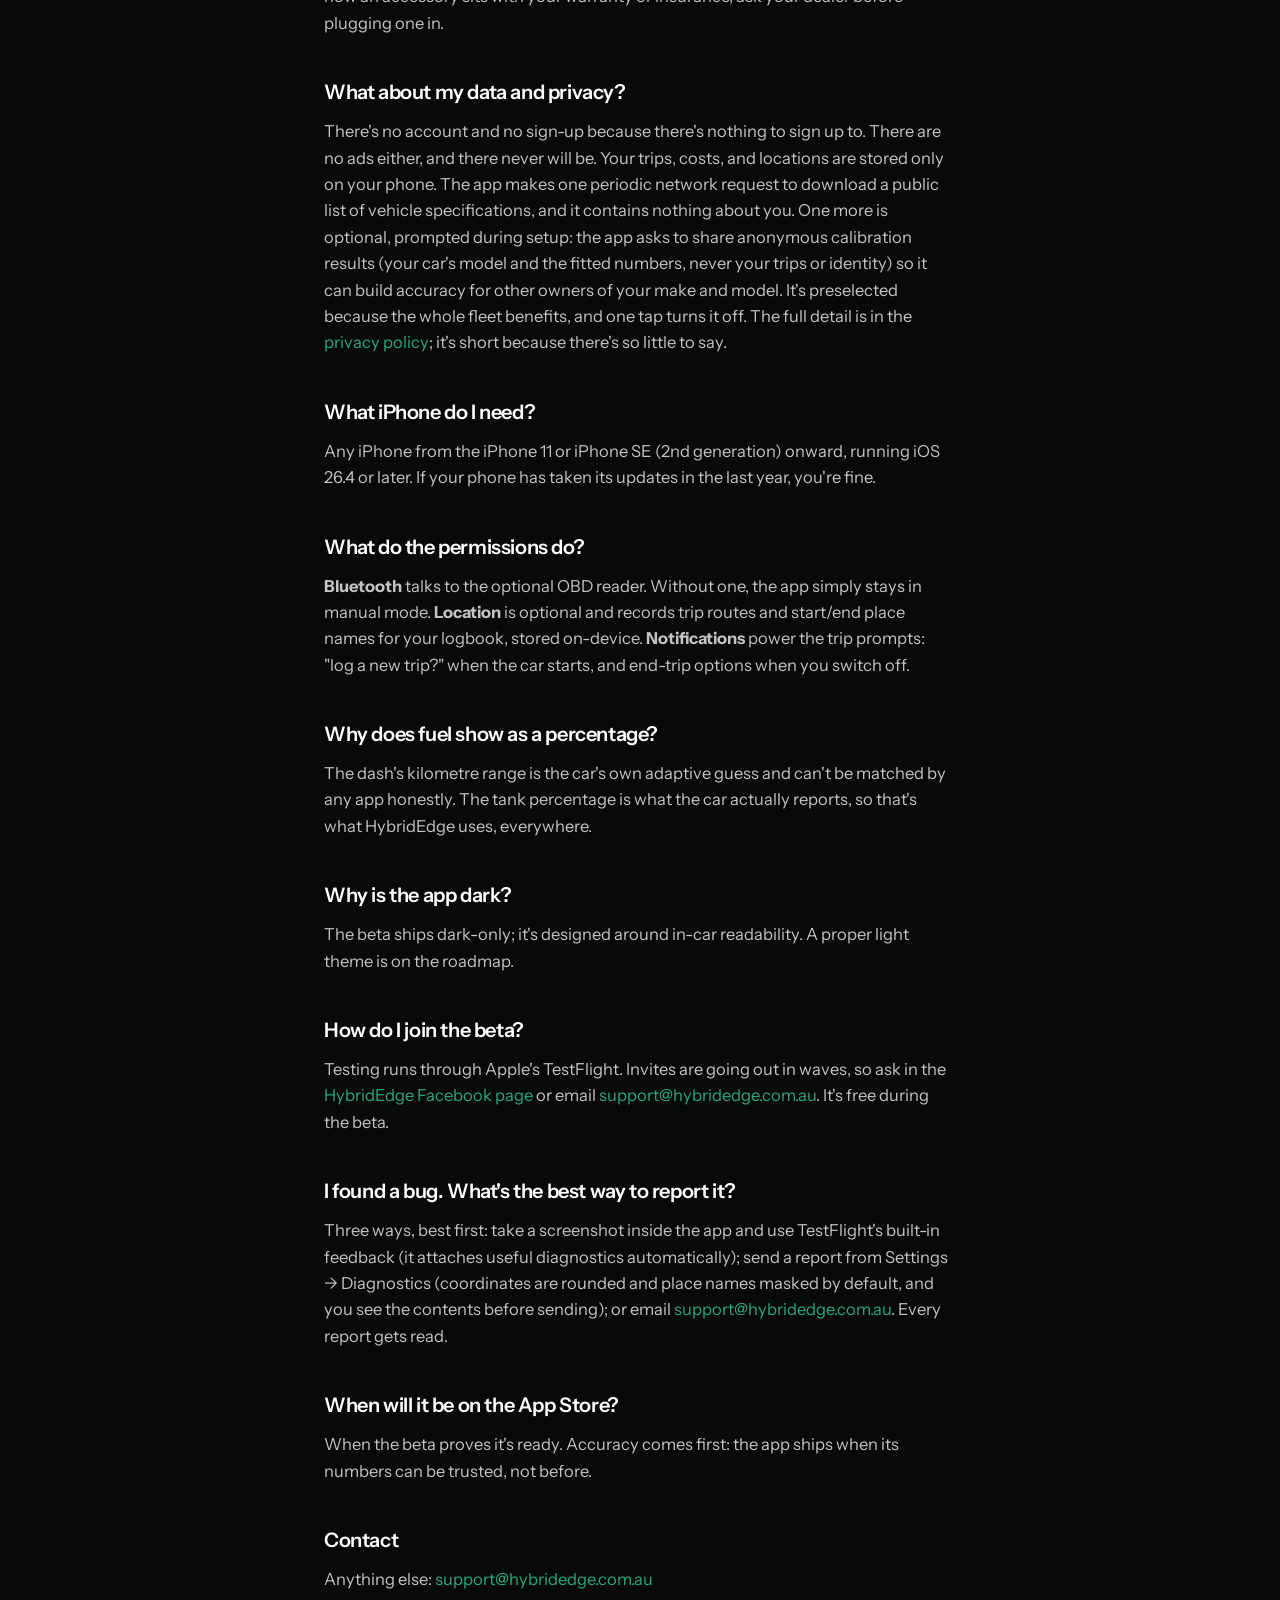
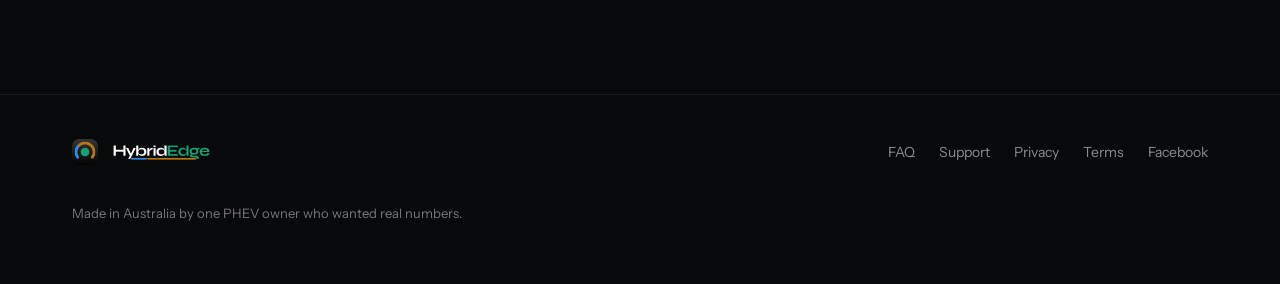
==== commit 1d12f802: "Apply the developer's FAQ deck edits: OBD-port safety and privacy answers Port answer now reads 'ask" ====
--- a/faq-v2.html
+++ b/faq-v2.html
@@ -165,7 +165,7 @@
 and some cars hide it behind a small flip-down cover. The reader stays
 plugged in permanently.</p>
 <p>The port is designed for exactly this kind of accessory. HybridEdge only
-asks the standard read-only questions a mechanic's scan tool asks (battery
+asks read-only questions the same way a mechanic's scan tool does (battery
 level, fuel level, odometer, and speed). It cannot change settings, clear
 fault codes, or modify your car in any way. That said, OBD readers are
 third-party hardware, so if you're unsure how an accessory sits with your
@@ -175,11 +175,11 @@
 <p>There's no account and no sign-up because there's nothing to sign up to.
 There are no ads either, and there never will be. Your trips, costs, and
 locations are stored only on your phone. The app makes
-one kind of network request on its own, downloading a public list of vehicle
-specifications, and it contains nothing about you. One more is your choice,
-asked plainly during setup: sharing anonymous calibration results (your
-car's model and the fitted numbers, never your trips or identity) so the
-app gets accurate for other owners of your model. It's preselected
+one periodic network request to download a public list of vehicle
+specifications, and it contains nothing about you. One more is optional,
+prompted during setup: the app asks to share anonymous calibration results
+(your car's model and the fitted numbers, never your trips or identity) so
+it can build accuracy for other owners of your make and model. It's preselected
 because the whole fleet benefits, and one tap turns it off. The full detail is in the
 <a href="privacy.html">privacy policy</a>; it's short because there's so
 little to say.</p>
